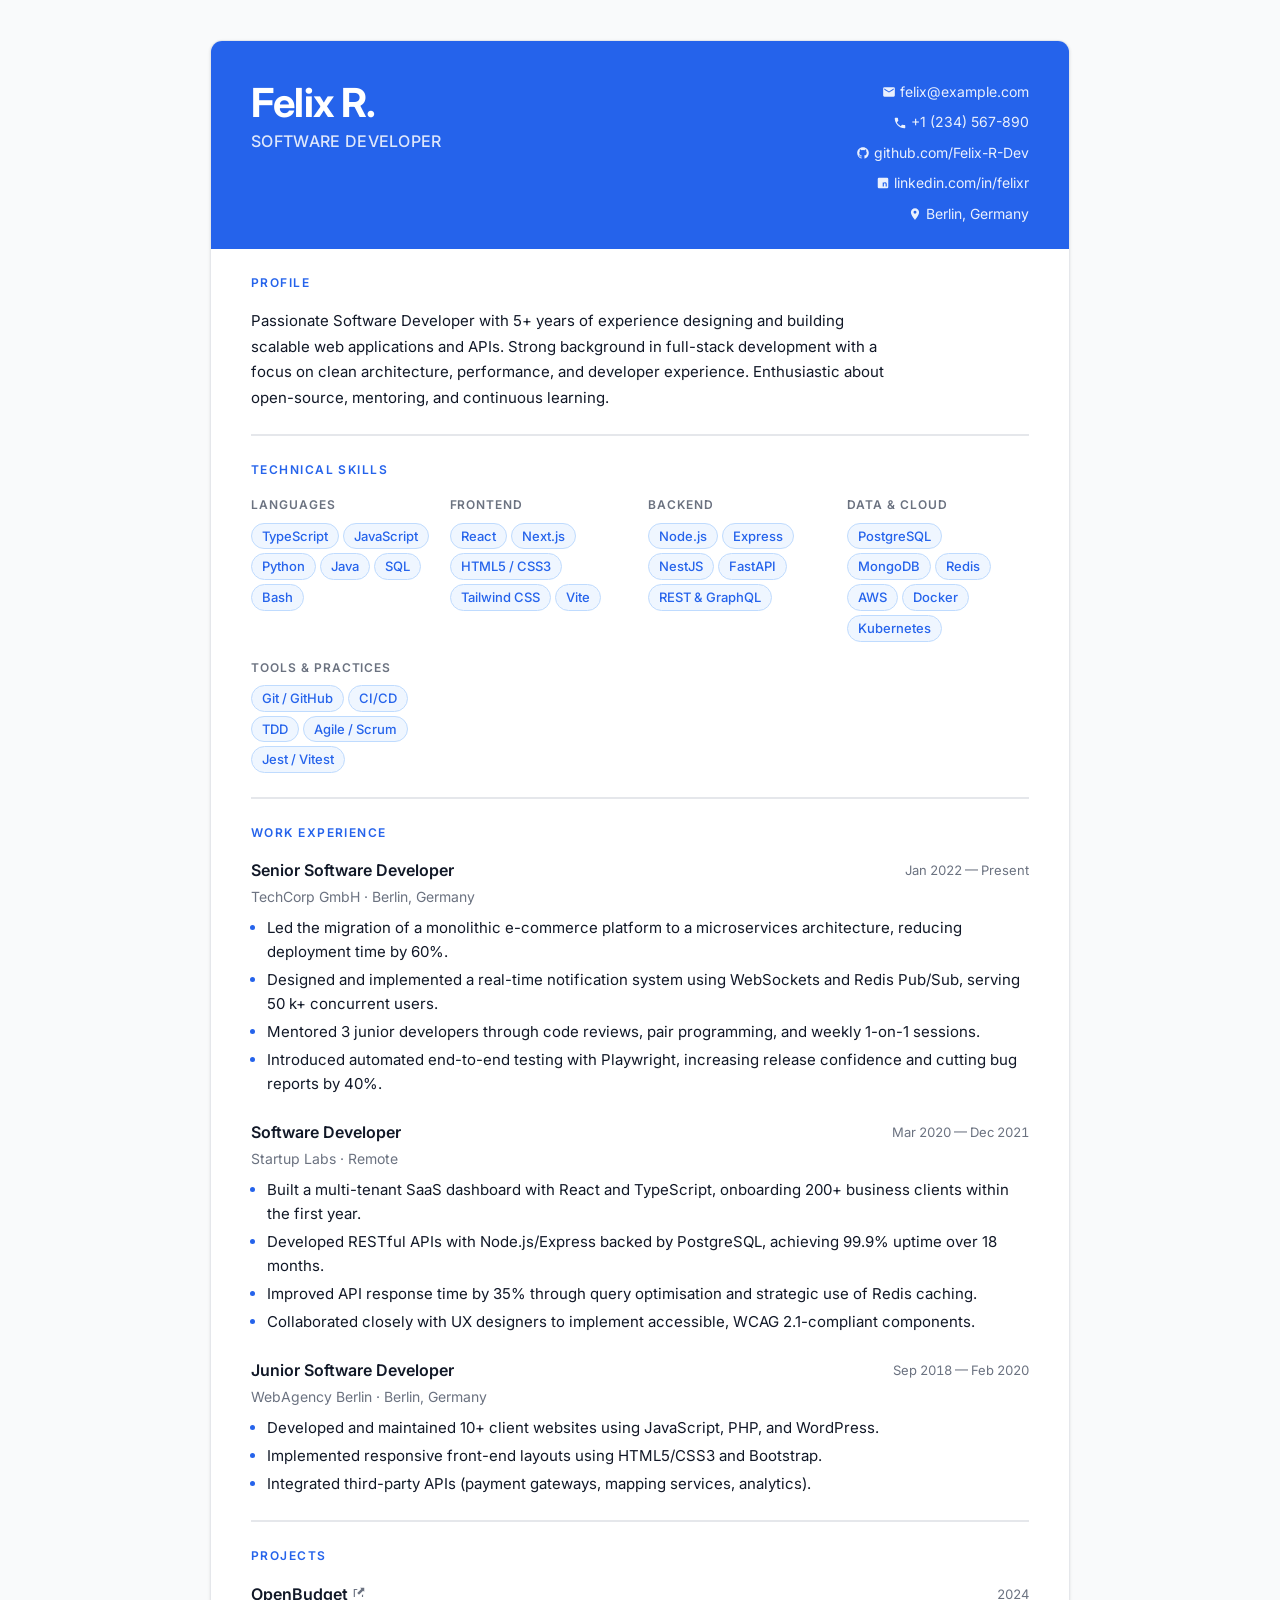
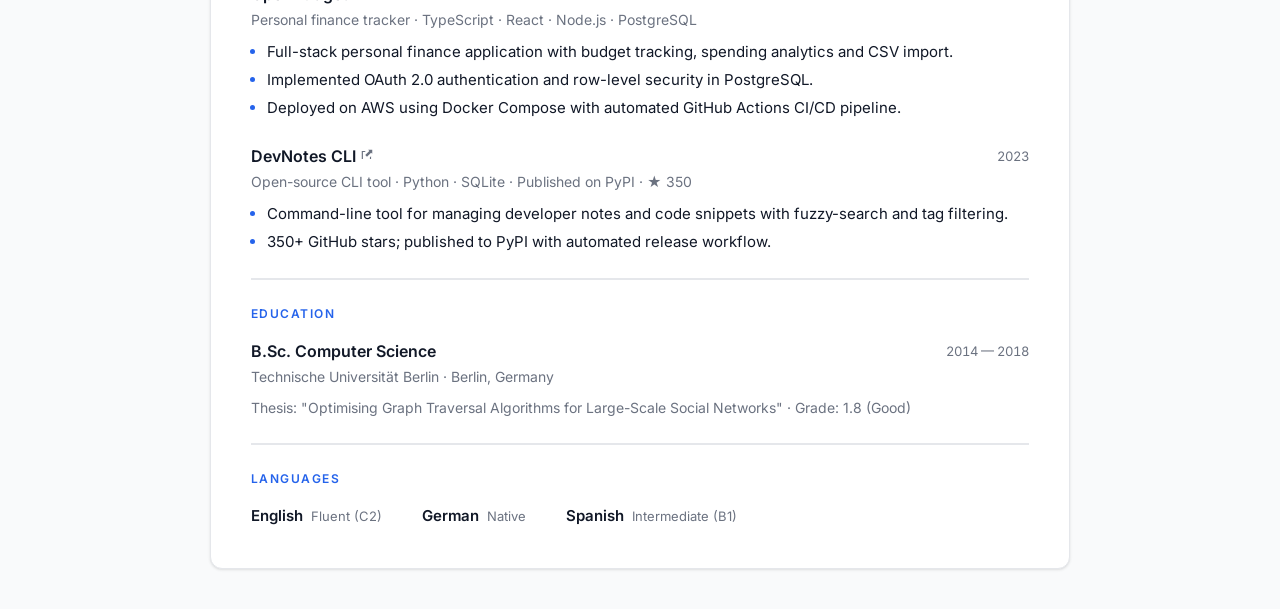
==== index.html @ 6c7e2e5a "Add CV web page (index.html + style.css) and update README Co-authored-by: Felix-R-Dev <212171851+Fe" ====
<!DOCTYPE html>
<html lang="en">
<head>
  <meta charset="UTF-8" />
  <meta name="viewport" content="width=device-width, initial-scale=1.0" />
  <meta name="description" content="Felix R — Software Developer CV" />
  <title>Felix R — Software Developer</title>
  <link rel="stylesheet" href="style.css" />
  <link rel="preconnect" href="https://fonts.googleapis.com" />
  <link rel="preconnect" href="https://fonts.gstatic.com" crossorigin />
  <link
    href="https://fonts.googleapis.com/css2?family=Inter:wght@400;500;600;700&display=swap"
    rel="stylesheet"
  />
</head>
<body>
  <div class="page">

    <!-- ───────────────────────────── HEADER ───────────────────────────── -->
    <header class="header">
      <div class="header__identity">
        <h1 class="header__name">Felix R.</h1>
        <p class="header__title">Software Developer</p>
      </div>

      <address class="header__contact">
        <a href="mailto:felix@example.com" class="contact-link">
          <svg aria-hidden="true" viewBox="0 0 24 24"><path d="M20 4H4a2 2 0 0 0-2 2v12a2 2 0 0 0 2 2h16a2 2 0 0 0 2-2V6a2 2 0 0 0-2-2zm0 4-8 5-8-5V6l8 5 8-5v2z"/></svg>
          felix@example.com
        </a>
        <a href="tel:+1234567890" class="contact-link">
          <svg aria-hidden="true" viewBox="0 0 24 24"><path d="M6.6 10.8c1.4 2.8 3.8 5.1 6.6 6.6l2.2-2.2c.3-.3.7-.4 1-.2 1.1.4 2.3.6 3.6.6.6 0 1 .4 1 1V20c0 .6-.4 1-1 1C10.6 21 3 13.4 3 4c0-.6.4-1 1-1h3.5c.6 0 1 .4 1 1 0 1.3.2 2.5.6 3.6.1.3 0 .7-.2 1L6.6 10.8z"/></svg>
          +1 (234) 567-890
        </a>
        <a href="https://github.com/Felix-R-Dev" target="_blank" rel="noopener" class="contact-link">
          <svg aria-hidden="true" viewBox="0 0 24 24"><path d="M12 2C6.477 2 2 6.484 2 12.021c0 4.428 2.865 8.184 6.839 9.504.5.092.682-.217.682-.482 0-.237-.009-.868-.014-1.703-2.782.605-3.369-1.342-3.369-1.342-.454-1.154-1.11-1.462-1.11-1.462-.908-.62.069-.608.069-.608 1.003.071 1.531 1.031 1.531 1.031.892 1.53 2.341 1.088 2.91.832.092-.647.35-1.088.636-1.338-2.22-.253-4.555-1.113-4.555-4.951 0-1.093.39-1.988 1.029-2.688-.103-.253-.446-1.272.098-2.65 0 0 .84-.27 2.75 1.026A9.564 9.564 0 0 1 12 6.844a9.59 9.59 0 0 1 2.504.337c1.909-1.296 2.747-1.026 2.747-1.026.546 1.378.202 2.397.1 2.65.64.7 1.028 1.595 1.028 2.688 0 3.848-2.339 4.695-4.566 4.943.359.309.678.919.678 1.852 0 1.336-.012 2.415-.012 2.743 0 .267.18.578.688.48C19.138 20.2 22 16.447 22 12.021 22 6.484 17.523 2 12 2z"/></svg>
          github.com/Felix-R-Dev
        </a>
        <a href="https://linkedin.com/in/felixr" target="_blank" rel="noopener" class="contact-link">
          <svg aria-hidden="true" viewBox="0 0 24 24"><path d="M19 3a2 2 0 0 1 2 2v14a2 2 0 0 1-2 2H5a2 2 0 0 1-2-2V5a2 2 0 0 1 2-2h14zm-8.5 7.5v7h-2v-7h2zm1.25-2.25a1.25 1.25 0 1 1 0 2.5 1.25 1.25 0 0 1 0-2.5zM16 10.5c-1.7 0-2.5 1.1-2.5 1.1v-.6h-2v7h2v-4c0-1 .5-1.5 1.5-1.5s1.5.5 1.5 1.5v4h2v-4c0-2.2-1-3.5-2.5-3.5z"/></svg>
          linkedin.com/in/felixr
        </a>
        <span class="contact-link contact-link--plain">
          <svg aria-hidden="true" viewBox="0 0 24 24"><path d="M12 2C8.13 2 5 5.13 5 9c0 5.25 7 13 7 13s7-7.75 7-13c0-3.87-3.13-7-7-7zm0 9.5a2.5 2.5 0 1 1 0-5 2.5 2.5 0 0 1 0 5z"/></svg>
          Berlin, Germany
        </span>
      </address>
    </header>

    <main class="main">

      <!-- ──────────────────────────── SUMMARY ───────────────────────────── -->
      <section class="section" aria-labelledby="summary-heading">
        <h2 class="section__title" id="summary-heading">Profile</h2>
        <p class="summary">
          Passionate Software Developer with 5+ years of experience designing and
          building scalable web applications and APIs. Strong background in
          full-stack development with a focus on clean architecture, performance,
          and developer experience. Enthusiastic about open-source, mentoring, and
          continuous learning.
        </p>
      </section>

      <!-- ─────────────────────────── SKILLS ────────────────────────────── -->
      <section class="section" aria-labelledby="skills-heading">
        <h2 class="section__title" id="skills-heading">Technical Skills</h2>
        <div class="skills-grid">
          <div class="skill-group">
            <h3 class="skill-group__label">Languages</h3>
            <ul class="tag-list">
              <li class="tag">TypeScript</li>
              <li class="tag">JavaScript</li>
              <li class="tag">Python</li>
              <li class="tag">Java</li>
              <li class="tag">SQL</li>
              <li class="tag">Bash</li>
            </ul>
          </div>
          <div class="skill-group">
            <h3 class="skill-group__label">Frontend</h3>
            <ul class="tag-list">
              <li class="tag">React</li>
              <li class="tag">Next.js</li>
              <li class="tag">HTML5 / CSS3</li>
              <li class="tag">Tailwind CSS</li>
              <li class="tag">Vite</li>
            </ul>
          </div>
          <div class="skill-group">
            <h3 class="skill-group__label">Backend</h3>
            <ul class="tag-list">
              <li class="tag">Node.js</li>
              <li class="tag">Express</li>
              <li class="tag">NestJS</li>
              <li class="tag">FastAPI</li>
              <li class="tag">REST &amp; GraphQL</li>
            </ul>
          </div>
          <div class="skill-group">
            <h3 class="skill-group__label">Data &amp; Cloud</h3>
            <ul class="tag-list">
              <li class="tag">PostgreSQL</li>
              <li class="tag">MongoDB</li>
              <li class="tag">Redis</li>
              <li class="tag">AWS</li>
              <li class="tag">Docker</li>
              <li class="tag">Kubernetes</li>
            </ul>
          </div>
          <div class="skill-group">
            <h3 class="skill-group__label">Tools &amp; Practices</h3>
            <ul class="tag-list">
              <li class="tag">Git / GitHub</li>
              <li class="tag">CI/CD</li>
              <li class="tag">TDD</li>
              <li class="tag">Agile / Scrum</li>
              <li class="tag">Jest / Vitest</li>
            </ul>
          </div>
        </div>
      </section>

      <!-- ─────────────────────────── EXPERIENCE ────────────────────────── -->
      <section class="section" aria-labelledby="experience-heading">
        <h2 class="section__title" id="experience-heading">Work Experience</h2>

        <article class="entry">
          <div class="entry__header">
            <div>
              <h3 class="entry__title">Senior Software Developer</h3>
              <p class="entry__sub">TechCorp GmbH · Berlin, Germany</p>
            </div>
            <time class="entry__period">Jan 2022 — Present</time>
          </div>
          <ul class="entry__bullets">
            <li>Led the migration of a monolithic e-commerce platform to a microservices architecture, reducing deployment time by 60%.</li>
            <li>Designed and implemented a real-time notification system using WebSockets and Redis Pub/Sub, serving 50 k+ concurrent users.</li>
            <li>Mentored 3 junior developers through code reviews, pair programming, and weekly 1-on-1 sessions.</li>
            <li>Introduced automated end-to-end testing with Playwright, increasing release confidence and cutting bug reports by 40%.</li>
          </ul>
        </article>

        <article class="entry">
          <div class="entry__header">
            <div>
              <h3 class="entry__title">Software Developer</h3>
              <p class="entry__sub">Startup Labs · Remote</p>
            </div>
            <time class="entry__period">Mar 2020 — Dec 2021</time>
          </div>
          <ul class="entry__bullets">
            <li>Built a multi-tenant SaaS dashboard with React and TypeScript, onboarding 200+ business clients within the first year.</li>
            <li>Developed RESTful APIs with Node.js/Express backed by PostgreSQL, achieving 99.9% uptime over 18 months.</li>
            <li>Improved API response time by 35% through query optimisation and strategic use of Redis caching.</li>
            <li>Collaborated closely with UX designers to implement accessible, WCAG 2.1-compliant components.</li>
          </ul>
        </article>

        <article class="entry">
          <div class="entry__header">
            <div>
              <h3 class="entry__title">Junior Software Developer</h3>
              <p class="entry__sub">WebAgency Berlin · Berlin, Germany</p>
            </div>
            <time class="entry__period">Sep 2018 — Feb 2020</time>
          </div>
          <ul class="entry__bullets">
            <li>Developed and maintained 10+ client websites using JavaScript, PHP, and WordPress.</li>
            <li>Implemented responsive front-end layouts using HTML5/CSS3 and Bootstrap.</li>
            <li>Integrated third-party APIs (payment gateways, mapping services, analytics).</li>
          </ul>
        </article>
      </section>

      <!-- ─────────────────────────── PROJECTS ─────────────────────────── -->
      <section class="section" aria-labelledby="projects-heading">
        <h2 class="section__title" id="projects-heading">Projects</h2>

        <article class="entry">
          <div class="entry__header">
            <div>
              <h3 class="entry__title">
                OpenBudget
                <a href="https://github.com/Felix-R-Dev/openbudget" target="_blank" rel="noopener" class="entry__link" aria-label="OpenBudget on GitHub">
                  <svg aria-hidden="true" viewBox="0 0 24 24"><path d="M14 3h7v7l-2-2-7 7-3-3 7-7-2-2zM5 5h5l-2 2H5v12h12v-3l2-2v5H3V5h2z"/></svg>
                </a>
              </h3>
              <p class="entry__sub">Personal finance tracker · TypeScript · React · Node.js · PostgreSQL</p>
            </div>
            <time class="entry__period">2024</time>
          </div>
          <ul class="entry__bullets">
            <li>Full-stack personal finance application with budget tracking, spending analytics and CSV import.</li>
            <li>Implemented OAuth 2.0 authentication and row-level security in PostgreSQL.</li>
            <li>Deployed on AWS using Docker Compose with automated GitHub Actions CI/CD pipeline.</li>
          </ul>
        </article>

        <article class="entry">
          <div class="entry__header">
            <div>
              <h3 class="entry__title">
                DevNotes CLI
                <a href="https://github.com/Felix-R-Dev/devnotes" target="_blank" rel="noopener" class="entry__link" aria-label="DevNotes CLI on GitHub">
                  <svg aria-hidden="true" viewBox="0 0 24 24"><path d="M14 3h7v7l-2-2-7 7-3-3 7-7-2-2zM5 5h5l-2 2H5v12h12v-3l2-2v5H3V5h2z"/></svg>
                </a>
              </h3>
              <p class="entry__sub">Open-source CLI tool · Python · SQLite · Published on PyPI · ★ 350</p>
            </div>
            <time class="entry__period">2023</time>
          </div>
          <ul class="entry__bullets">
            <li>Command-line tool for managing developer notes and code snippets with fuzzy-search and tag filtering.</li>
            <li>350+ GitHub stars; published to PyPI with automated release workflow.</li>
          </ul>
        </article>
      </section>

      <!-- ─────────────────────────── EDUCATION ────────────────────────── -->
      <section class="section" aria-labelledby="education-heading">
        <h2 class="section__title" id="education-heading">Education</h2>

        <article class="entry">
          <div class="entry__header">
            <div>
              <h3 class="entry__title">B.Sc. Computer Science</h3>
              <p class="entry__sub">Technische Universität Berlin · Berlin, Germany</p>
            </div>
            <time class="entry__period">2014 — 2018</time>
          </div>
          <p class="entry__note">Thesis: "Optimising Graph Traversal Algorithms for Large-Scale Social Networks" · Grade: 1.8 (Good)</p>
        </article>
      </section>

      <!-- ─────────────────────────── LANGUAGES ────────────────────────── -->
      <section class="section" aria-labelledby="languages-heading">
        <h2 class="section__title" id="languages-heading">Languages</h2>
        <ul class="lang-list">
          <li class="lang-item"><span class="lang-item__name">English</span><span class="lang-item__level">Fluent (C2)</span></li>
          <li class="lang-item"><span class="lang-item__name">German</span><span class="lang-item__level">Native</span></li>
          <li class="lang-item"><span class="lang-item__name">Spanish</span><span class="lang-item__level">Intermediate (B1)</span></li>
        </ul>
      </section>

    </main>
  </div>
</body>
</html>
---- style.css ----
/* ============================================================
   felix-cv · style.css
   Modern, responsive CV — 2026 best practices
   ============================================================ */

/* ── 1. Design tokens ──────────────────────────────────────── */
:root {
  --color-accent:       #2563eb;   /* blue-600 */
  --color-accent-soft:  #eff6ff;   /* blue-50  */
  --color-text:         #111827;   /* gray-900 */
  --color-text-muted:   #6b7280;   /* gray-500 */
  --color-border:       #e5e7eb;   /* gray-200 */
  --color-bg:           #f9fafb;   /* gray-50  */
  --color-surface:      #ffffff;

  --font-sans: 'Inter', system-ui, -apple-system, BlinkMacSystemFont,
               'Segoe UI', Helvetica, Arial, sans-serif;

  --radius-sm:  4px;
  --radius-md:  8px;
  --radius-lg: 12px;

  --shadow-card: 0 1px 3px 0 rgb(0 0 0 / .1),
                 0 1px 2px -1px rgb(0 0 0 / .06);

  --space-xs:  4px;
  --space-sm:  8px;
  --space-md: 16px;
  --space-lg: 24px;
  --space-xl: 40px;

  --page-max-width: 860px;
}

/* ── 2. Reset / Base ───────────────────────────────────────── */
*, *::before, *::after { box-sizing: border-box; margin: 0; padding: 0; }

html { font-size: 16px; scroll-behavior: smooth; }

body {
  font-family: var(--font-sans);
  background: var(--color-bg);
  color: var(--color-text);
  line-height: 1.6;
  -webkit-font-smoothing: antialiased;
  -moz-osx-font-smoothing: grayscale;
}

a {
  color: var(--color-accent);
  text-decoration: none;
}
a:hover, a:focus-visible { text-decoration: underline; }
a:focus-visible {
  outline: 2px solid var(--color-accent);
  outline-offset: 2px;
  border-radius: var(--radius-sm);
}

ul { list-style: none; }

address { font-style: normal; }

svg {
  width: 1em;
  height: 1em;
  fill: currentColor;
  flex-shrink: 0;
}

/* ── 3. Page layout ───────────────────────────────────────── */
.page {
  max-width: var(--page-max-width);
  margin: var(--space-xl) auto;
  background: var(--color-surface);
  border: 1px solid var(--color-border);
  border-radius: var(--radius-lg);
  box-shadow: var(--shadow-card);
  overflow: hidden;
}

/* ── 4. Header ────────────────────────────────────────────── */
.header {
  display: flex;
  flex-wrap: wrap;
  align-items: flex-start;
  justify-content: space-between;
  gap: var(--space-lg);
  padding: var(--space-xl) var(--space-xl) var(--space-lg);
  background: var(--color-accent);
  color: #fff;
}

.header__name {
  font-size: clamp(1.75rem, 4vw, 2.5rem);
  font-weight: 700;
  letter-spacing: -0.02em;
  line-height: 1.1;
}

.header__title {
  margin-top: var(--space-xs);
  font-size: 1rem;
  font-weight: 500;
  opacity: .85;
  letter-spacing: .02em;
  text-transform: uppercase;
}

/* Contact links */
.header__contact {
  display: flex;
  flex-direction: column;
  gap: var(--space-sm);
  align-items: flex-end;
}

.contact-link {
  display: inline-flex;
  align-items: center;
  gap: var(--space-xs);
  color: rgba(255 255 255 / .9);
  font-size: .875rem;
  transition: color .15s;
}
.contact-link:hover { color: #fff; text-decoration: none; }
.contact-link--plain { cursor: default; }

/* ── 5. Main content ──────────────────────────────────────── */
.main {
  padding: var(--space-lg) var(--space-xl) var(--space-xl);
  display: flex;
  flex-direction: column;
  gap: var(--space-lg);
}

/* ── 6. Sections ──────────────────────────────────────────── */
.section {
  border-top: 2px solid var(--color-border);
  padding-top: var(--space-lg);
}
.section:first-child { border-top: none; padding-top: 0; }

.section__title {
  font-size: .75rem;
  font-weight: 600;
  letter-spacing: .12em;
  text-transform: uppercase;
  color: var(--color-accent);
  margin-bottom: var(--space-md);
}

/* ── 7. Summary ───────────────────────────────────────────── */
.summary {
  font-size: .9375rem;
  color: var(--color-text);
  max-width: 72ch;
  line-height: 1.7;
}

/* ── 8. Skills grid ───────────────────────────────────────── */
.skills-grid {
  display: grid;
  grid-template-columns: repeat(auto-fill, minmax(180px, 1fr));
  gap: var(--space-md);
}

.skill-group__label {
  font-size: .75rem;
  font-weight: 600;
  color: var(--color-text-muted);
  text-transform: uppercase;
  letter-spacing: .08em;
  margin-bottom: var(--space-sm);
}

.tag-list {
  display: flex;
  flex-wrap: wrap;
  gap: var(--space-xs);
}

.tag {
  display: inline-block;
  padding: 2px 10px;
  border-radius: 9999px;
  background: var(--color-accent-soft);
  color: var(--color-accent);
  font-size: .8125rem;
  font-weight: 500;
  border: 1px solid #bfdbfe;
  white-space: nowrap;
}

/* ── 9. Entries (experience / projects / education) ───────── */
.entry {
  margin-bottom: var(--space-lg);
}
.entry:last-child { margin-bottom: 0; }

.entry__header {
  display: flex;
  flex-wrap: wrap;
  justify-content: space-between;
  align-items: flex-start;
  gap: var(--space-sm);
  margin-bottom: var(--space-sm);
}

.entry__title {
  font-size: 1rem;
  font-weight: 600;
  color: var(--color-text);
  display: inline-flex;
  align-items: center;
  gap: var(--space-xs);
}

.entry__link {
  color: var(--color-text-muted);
  font-size: .875rem;
  line-height: 1;
  transition: color .15s;
}
.entry__link:hover { color: var(--color-accent); }

.entry__sub {
  font-size: .875rem;
  color: var(--color-text-muted);
  margin-top: 2px;
}

.entry__period {
  font-size: .8125rem;
  color: var(--color-text-muted);
  white-space: nowrap;
  padding-top: 2px;
  font-variant-numeric: tabular-nums;
}

.entry__bullets {
  padding-left: var(--space-md);
  list-style: disc;
  display: flex;
  flex-direction: column;
  gap: var(--space-xs);
}
.entry__bullets li {
  font-size: .9375rem;
  color: var(--color-text);
  line-height: 1.6;
}
.entry__bullets li::marker { color: var(--color-accent); }

.entry__note {
  font-size: .875rem;
  color: var(--color-text-muted);
  margin-top: var(--space-xs);
}

/* ── 10. Languages ────────────────────────────────────────── */
.lang-list {
  display: flex;
  flex-wrap: wrap;
  gap: var(--space-sm) var(--space-xl);
}

.lang-item {
  display: flex;
  align-items: baseline;
  gap: var(--space-sm);
}

.lang-item__name {
  font-size: .9375rem;
  font-weight: 600;
}

.lang-item__level {
  font-size: .8125rem;
  color: var(--color-text-muted);
}

/* ── 11. Responsive ───────────────────────────────────────── */
@media (max-width: 600px) {
  .page {
    margin: 0;
    border-radius: 0;
    border-left: none;
    border-right: none;
  }

  .header {
    padding: var(--space-lg) var(--space-md);
    flex-direction: column;
  }

  .header__contact {
    align-items: flex-start;
  }

  .main {
    padding: var(--space-md);
  }

  .skills-grid {
    grid-template-columns: 1fr 1fr;
  }
}

/* ── 12. Print stylesheet ─────────────────────────────────── */
@media print {
  :root {
    --color-accent: #1d4ed8;
    --color-bg: #fff;
  }

  body { background: #fff; font-size: 11pt; }

  .page {
    margin: 0;
    border: none;
    border-radius: 0;
    box-shadow: none;
    max-width: 100%;
  }

  .header {
    background: var(--color-accent) !important;
    -webkit-print-color-adjust: exact;
    print-color-adjust: exact;
    padding: 20pt 24pt 16pt;
  }

  .main { padding: 16pt 24pt 24pt; }

  .section { page-break-inside: avoid; }
  .entry   { page-break-inside: avoid; }

  a { color: inherit; text-decoration: none; }

  .contact-link::after {
    content: none;
  }
}
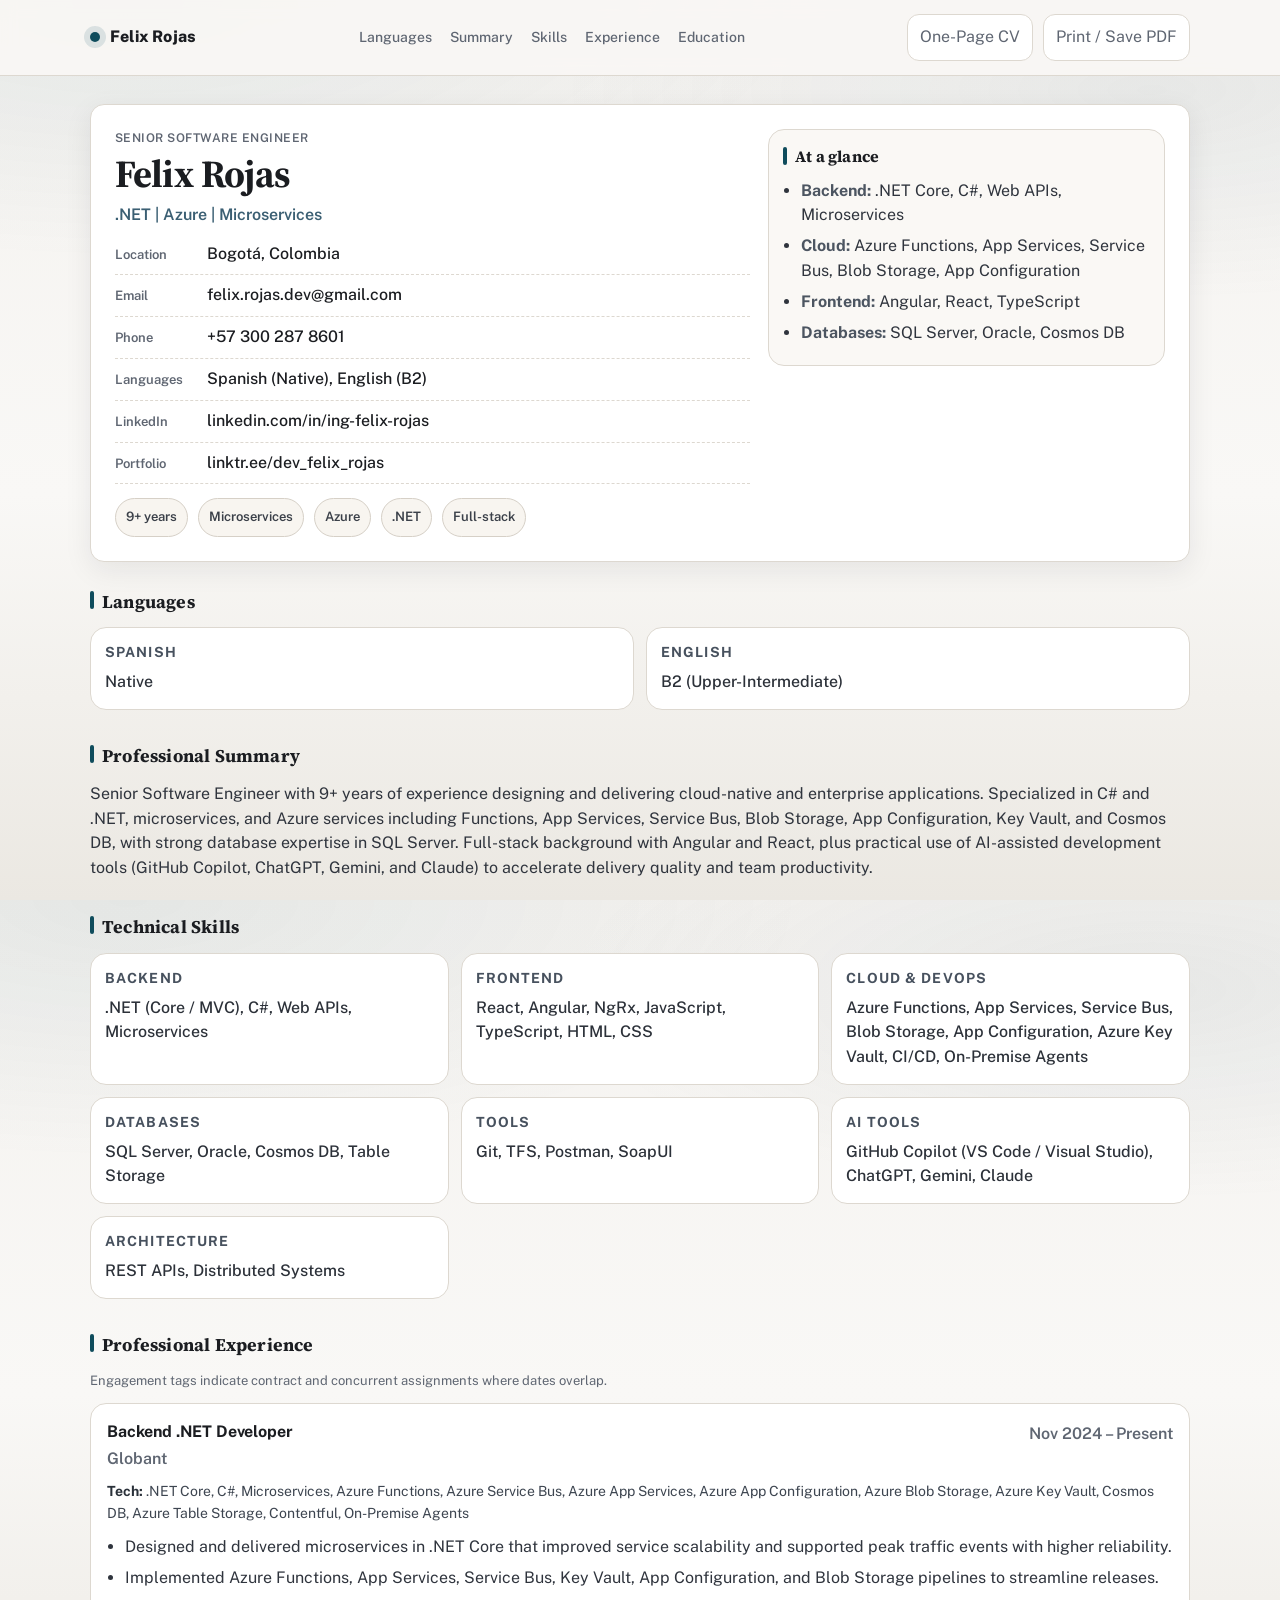
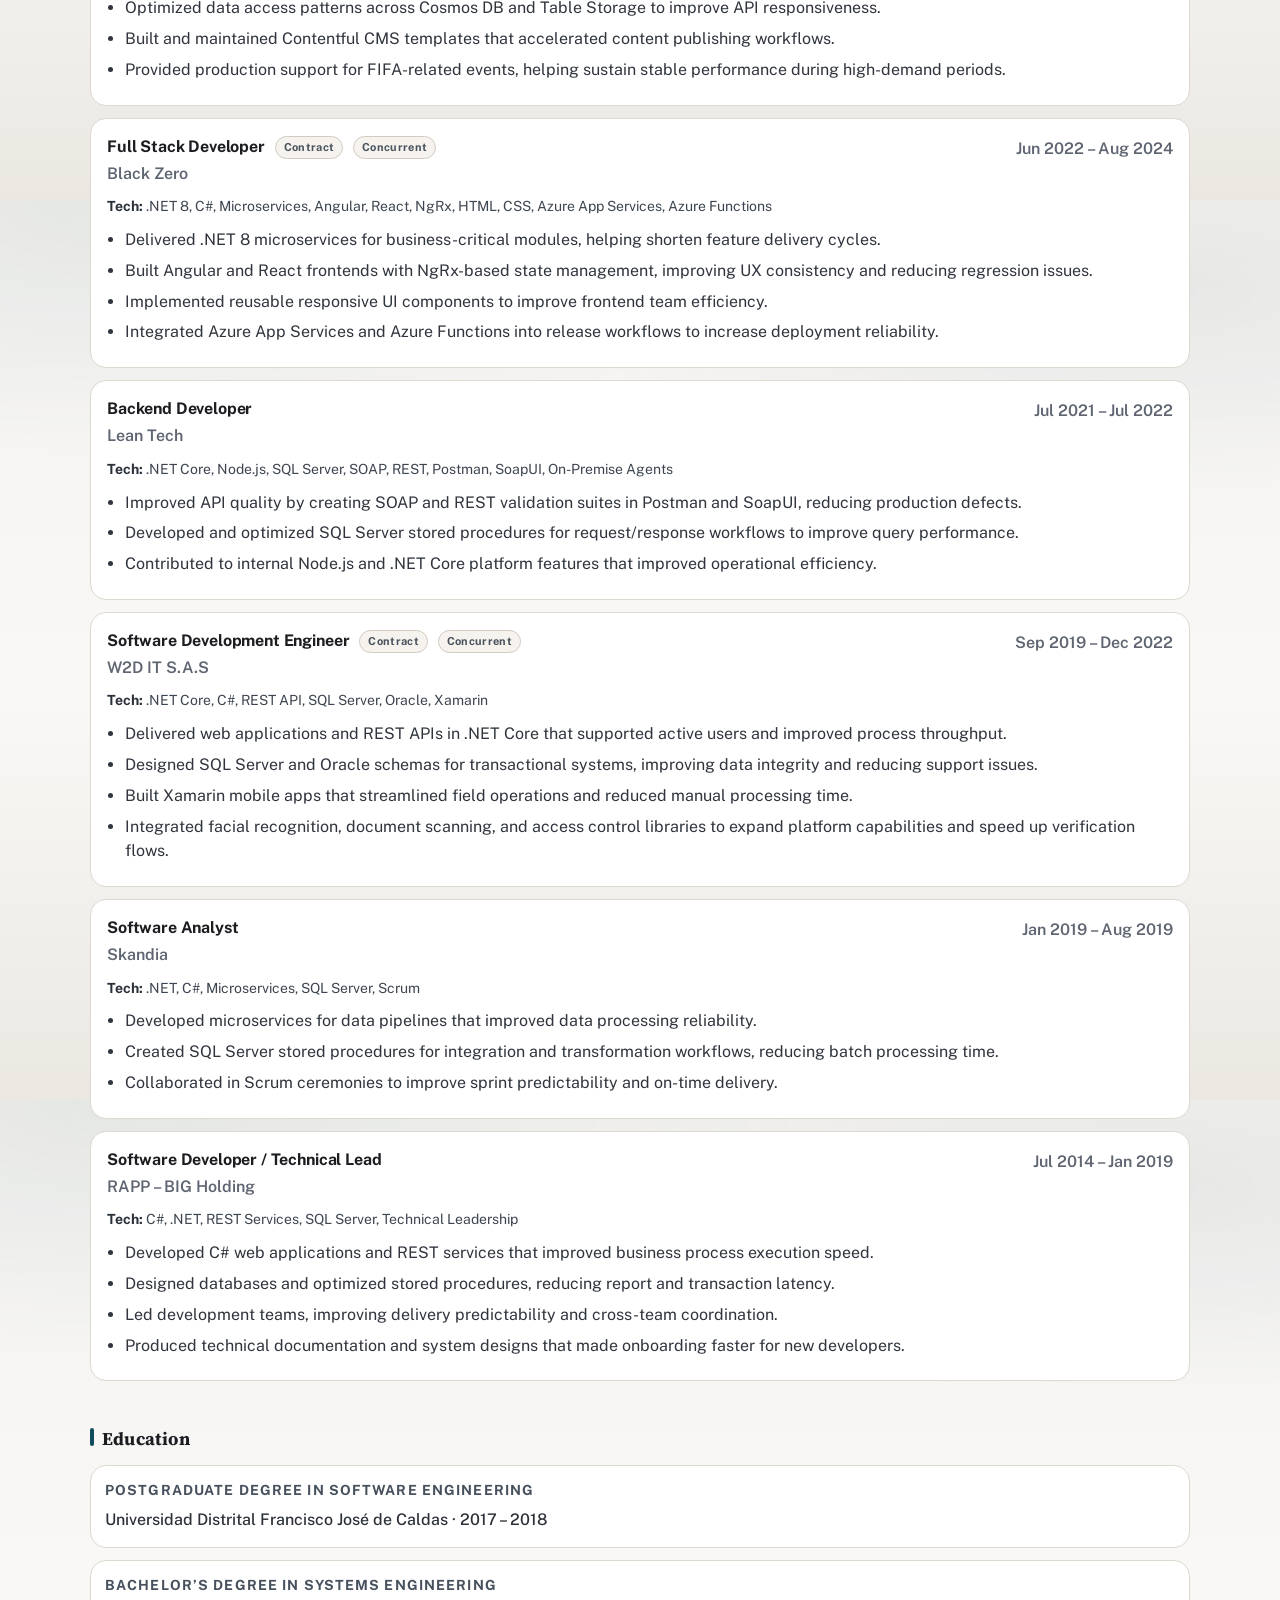
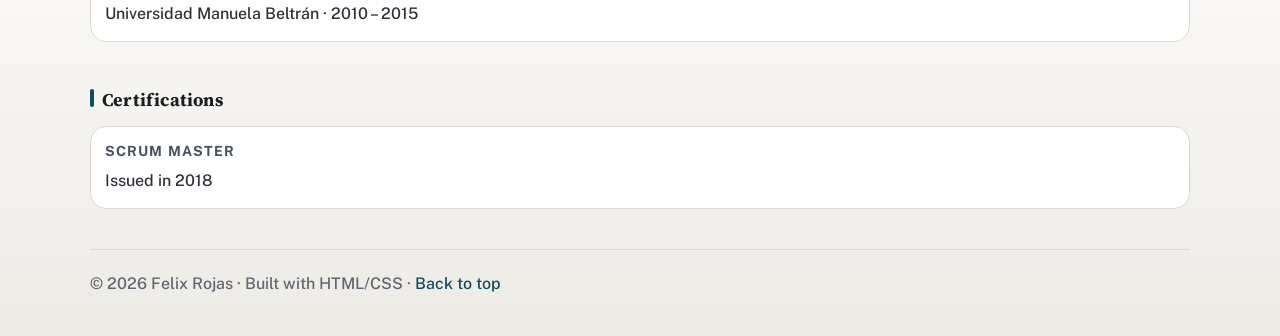
==== commit 8e0a602a: "fixes" ====
--- a/index.html
+++ b/index.html
@@ -1,248 +1,283 @@
-<!DOCTYPE html>
+<!doctype html>
 <html lang="en">
 <head>
-  <meta charset="UTF-8" />
-  <meta name="viewport" content="width=device-width, initial-scale=1.0" />
-  <meta name="description" content="Felix R — Software Developer CV" />
-  <title>Felix R — Software Developer</title>
+  <meta charset="utf-8" />
+  <meta name="viewport" content="width=device-width,initial-scale=1" />
+  <meta name="description" content="Felix Rojas — Senior Software Engineer (.NET | Azure | Microservices)" />
+  <title>Felix Rojas — CV</title>
+
+  <link rel="preconnect" href="https://fonts.googleapis.com">
+  <link rel="preconnect" href="https://fonts.gstatic.com" crossorigin>
+  <link href="https://fonts.googleapis.com/css2?family=Public+Sans:wght@400;500;600;700;800&family=Source+Serif+4:wght@500;600;700&display=swap" rel="stylesheet">
+
   <link rel="stylesheet" href="style.css" />
-  <link rel="preconnect" href="https://fonts.googleapis.com" />
-  <link rel="preconnect" href="https://fonts.gstatic.com" crossorigin />
-  <link
-    href="https://fonts.googleapis.com/css2?family=Inter:wght@400;500;600;700&display=swap"
-    rel="stylesheet"
-  />
 </head>
+
 <body>
-  <div class="page">
-
-    <!-- ───────────────────────────── HEADER ───────────────────────────── -->
-    <header class="header">
-      <div class="header__identity">
-        <h1 class="header__name">Felix R.</h1>
-        <p class="header__title">Software Developer</p>
-      </div>
-
-      <address class="header__contact">
-        <a href="mailto:felix@example.com" class="contact-link">
-          <svg aria-hidden="true" viewBox="0 0 24 24"><path d="M20 4H4a2 2 0 0 0-2 2v12a2 2 0 0 0 2 2h16a2 2 0 0 0 2-2V6a2 2 0 0 0-2-2zm0 4-8 5-8-5V6l8 5 8-5v2z"/></svg>
-          felix@example.com
-        </a>
-        <a href="tel:+1234567890" class="contact-link">
-          <svg aria-hidden="true" viewBox="0 0 24 24"><path d="M6.6 10.8c1.4 2.8 3.8 5.1 6.6 6.6l2.2-2.2c.3-.3.7-.4 1-.2 1.1.4 2.3.6 3.6.6.6 0 1 .4 1 1V20c0 .6-.4 1-1 1C10.6 21 3 13.4 3 4c0-.6.4-1 1-1h3.5c.6 0 1 .4 1 1 0 1.3.2 2.5.6 3.6.1.3 0 .7-.2 1L6.6 10.8z"/></svg>
-          +1 (234) 567-890
-        </a>
-        <a href="https://github.com/Felix-R-Dev" target="_blank" rel="noopener" class="contact-link">
-          <svg aria-hidden="true" viewBox="0 0 24 24"><path d="M12 2C6.477 2 2 6.484 2 12.021c0 4.428 2.865 8.184 6.839 9.504.5.092.682-.217.682-.482 0-.237-.009-.868-.014-1.703-2.782.605-3.369-1.342-3.369-1.342-.454-1.154-1.11-1.462-1.11-1.462-.908-.62.069-.608.069-.608 1.003.071 1.531 1.031 1.531 1.031.892 1.53 2.341 1.088 2.91.832.092-.647.35-1.088.636-1.338-2.22-.253-4.555-1.113-4.555-4.951 0-1.093.39-1.988 1.029-2.688-.103-.253-.446-1.272.098-2.65 0 0 .84-.27 2.75 1.026A9.564 9.564 0 0 1 12 6.844a9.59 9.59 0 0 1 2.504.337c1.909-1.296 2.747-1.026 2.747-1.026.546 1.378.202 2.397.1 2.65.64.7 1.028 1.595 1.028 2.688 0 3.848-2.339 4.695-4.566 4.943.359.309.678.919.678 1.852 0 1.336-.012 2.415-.012 2.743 0 .267.18.578.688.48C19.138 20.2 22 16.447 22 12.021 22 6.484 17.523 2 12 2z"/></svg>
-          github.com/Felix-R-Dev
-        </a>
-        <a href="https://linkedin.com/in/felixr" target="_blank" rel="noopener" class="contact-link">
-          <svg aria-hidden="true" viewBox="0 0 24 24"><path d="M19 3a2 2 0 0 1 2 2v14a2 2 0 0 1-2 2H5a2 2 0 0 1-2-2V5a2 2 0 0 1 2-2h14zm-8.5 7.5v7h-2v-7h2zm1.25-2.25a1.25 1.25 0 1 1 0 2.5 1.25 1.25 0 0 1 0-2.5zM16 10.5c-1.7 0-2.5 1.1-2.5 1.1v-.6h-2v7h2v-4c0-1 .5-1.5 1.5-1.5s1.5.5 1.5 1.5v4h2v-4c0-2.2-1-3.5-2.5-3.5z"/></svg>
-          linkedin.com/in/felixr
-        </a>
-        <span class="contact-link contact-link--plain">
-          <svg aria-hidden="true" viewBox="0 0 24 24"><path d="M12 2C8.13 2 5 5.13 5 9c0 5.25 7 13 7 13s7-7.75 7-13c0-3.87-3.13-7-7-7zm0 9.5a2.5 2.5 0 1 1 0-5 2.5 2.5 0 0 1 0 5z"/></svg>
-          Berlin, Germany
-        </span>
-      </address>
-    </header>
-
-    <main class="main">
-
-      <!-- ──────────────────────────── SUMMARY ───────────────────────────── -->
-      <section class="section" aria-labelledby="summary-heading">
-        <h2 class="section__title" id="summary-heading">Profile</h2>
-        <p class="summary">
-          Passionate Software Developer with 5+ years of experience designing and
-          building scalable web applications and APIs. Strong background in
-          full-stack development with a focus on clean architecture, performance,
-          and developer experience. Enthusiastic about open-source, mentoring, and
-          continuous learning.
-        </p>
-      </section>
-
-      <!-- ─────────────────────────── SKILLS ────────────────────────────── -->
-      <section class="section" aria-labelledby="skills-heading">
-        <h2 class="section__title" id="skills-heading">Technical Skills</h2>
-        <div class="skills-grid">
-          <div class="skill-group">
-            <h3 class="skill-group__label">Languages</h3>
-            <ul class="tag-list">
-              <li class="tag">TypeScript</li>
-              <li class="tag">JavaScript</li>
-              <li class="tag">Python</li>
-              <li class="tag">Java</li>
-              <li class="tag">SQL</li>
-              <li class="tag">Bash</li>
+  <a class="skip-link" href="#content">Skip to content</a>
+
+  <header class="topbar">
+    <div class="container topbar__inner">
+      <div class="topbar__brand">
+        <span class="topbar__dot" aria-hidden="true"></span>
+        <span class="topbar__name">Felix Rojas</span>
+      </div>
+
+      <nav class="topbar__nav" aria-label="Primary">
+        <a href="#languages">Languages</a>
+        <a href="#summary">Summary</a>
+        <a href="#skills">Skills</a>
+        <a href="#experience">Experience</a>
+        <a href="#education">Education</a>
+      </nav>
+
+      <div class="topbar__actions">
+        <a class="btn btn--ghost" href="index-one-page.html">One-Page CV</a>
+        <button class="btn btn--ghost" type="button" onclick="window.print()">Print / Save PDF</button>
+      </div>
+    </div>
+  </header>
+
+  <main id="content" class="container">
+    <section class="hero" aria-label="Header">
+      <div class="hero__card">
+        <div class="hero__left">
+          <p class="hero__eyebrow">Senior Software Engineer</p>
+          <h1 class="hero__title">Felix Rojas</h1>
+          <p class="hero__subtitle">.NET | Azure | Microservices</p>
+
+          <ul class="meta" aria-label="Contact details">
+            <li><span class="meta__label">Location</span><span class="meta__value">Bogotá, Colombia</span></li>
+            <li><span class="meta__label">Email</span><a class="meta__value" href="mailto:felix.rojas.dev@gmail.com">felix.rojas.dev@gmail.com</a></li>
+            <li><span class="meta__label">Phone</span><a class="meta__value" href="tel:+573002878601">+57 300 287 8601</a></li>
+            <li><span class="meta__label">Languages</span><span class="meta__value">Spanish (Native), English (B2)</span></li>
+            <li><span class="meta__label">LinkedIn</span><a class="meta__value" href="https://www.linkedin.com/in/ing-felix-rojas" target="_blank" rel="noreferrer">linkedin.com/in/ing-felix-rojas</a></li>
+            <li><span class="meta__label">Portfolio</span><a class="meta__value" href="https://linktr.ee/dev_felix_rojas" target="_blank" rel="noreferrer">linktr.ee/dev_felix_rojas</a></li>
+          </ul>
+
+          <div class="chips" aria-label="Highlights">
+            <span class="chip">9+ years</span>
+            <span class="chip">Microservices</span>
+            <span class="chip">Azure</span>
+            <span class="chip">.NET</span>
+            <span class="chip">Full-stack</span>
+          </div>
+        </div>
+
+        <div class="hero__right">
+          <aside class="quick" aria-label="At a glance">
+            <h2 class="section__title section__title--small">At a glance</h2>
+            <ul class="quick__list">
+              <li><strong>Backend:</strong> .NET Core, C#, Web APIs, Microservices</li>
+              <li><strong>Cloud:</strong> Azure Functions, App Services, Service Bus, Blob Storage, App Configuration</li>
+              <li><strong>Frontend:</strong> Angular, React, TypeScript</li>
+              <li><strong>Databases:</strong> SQL Server, Oracle, Cosmos DB</li>
             </ul>
-          </div>
-          <div class="skill-group">
-            <h3 class="skill-group__label">Frontend</h3>
-            <ul class="tag-list">
-              <li class="tag">React</li>
-              <li class="tag">Next.js</li>
-              <li class="tag">HTML5 / CSS3</li>
-              <li class="tag">Tailwind CSS</li>
-              <li class="tag">Vite</li>
-            </ul>
-          </div>
-          <div class="skill-group">
-            <h3 class="skill-group__label">Backend</h3>
-            <ul class="tag-list">
-              <li class="tag">Node.js</li>
-              <li class="tag">Express</li>
-              <li class="tag">NestJS</li>
-              <li class="tag">FastAPI</li>
-              <li class="tag">REST &amp; GraphQL</li>
-            </ul>
-          </div>
-          <div class="skill-group">
-            <h3 class="skill-group__label">Data &amp; Cloud</h3>
-            <ul class="tag-list">
-              <li class="tag">PostgreSQL</li>
-              <li class="tag">MongoDB</li>
-              <li class="tag">Redis</li>
-              <li class="tag">AWS</li>
-              <li class="tag">Docker</li>
-              <li class="tag">Kubernetes</li>
-            </ul>
-          </div>
-          <div class="skill-group">
-            <h3 class="skill-group__label">Tools &amp; Practices</h3>
-            <ul class="tag-list">
-              <li class="tag">Git / GitHub</li>
-              <li class="tag">CI/CD</li>
-              <li class="tag">TDD</li>
-              <li class="tag">Agile / Scrum</li>
-              <li class="tag">Jest / Vitest</li>
-            </ul>
-          </div>
-        </div>
-      </section>
-
-      <!-- ─────────────────────────── EXPERIENCE ────────────────────────── -->
-      <section class="section" aria-labelledby="experience-heading">
-        <h2 class="section__title" id="experience-heading">Work Experience</h2>
-
-        <article class="entry">
-          <div class="entry__header">
-            <div>
-              <h3 class="entry__title">Senior Software Developer</h3>
-              <p class="entry__sub">TechCorp GmbH · Berlin, Germany</p>
-            </div>
-            <time class="entry__period">Jan 2022 — Present</time>
-          </div>
-          <ul class="entry__bullets">
-            <li>Led the migration of a monolithic e-commerce platform to a microservices architecture, reducing deployment time by 60%.</li>
-            <li>Designed and implemented a real-time notification system using WebSockets and Redis Pub/Sub, serving 50 k+ concurrent users.</li>
-            <li>Mentored 3 junior developers through code reviews, pair programming, and weekly 1-on-1 sessions.</li>
-            <li>Introduced automated end-to-end testing with Playwright, increasing release confidence and cutting bug reports by 40%.</li>
-          </ul>
-        </article>
-
-        <article class="entry">
-          <div class="entry__header">
-            <div>
-              <h3 class="entry__title">Software Developer</h3>
-              <p class="entry__sub">Startup Labs · Remote</p>
-            </div>
-            <time class="entry__period">Mar 2020 — Dec 2021</time>
-          </div>
-          <ul class="entry__bullets">
-            <li>Built a multi-tenant SaaS dashboard with React and TypeScript, onboarding 200+ business clients within the first year.</li>
-            <li>Developed RESTful APIs with Node.js/Express backed by PostgreSQL, achieving 99.9% uptime over 18 months.</li>
-            <li>Improved API response time by 35% through query optimisation and strategic use of Redis caching.</li>
-            <li>Collaborated closely with UX designers to implement accessible, WCAG 2.1-compliant components.</li>
-          </ul>
-        </article>
-
-        <article class="entry">
-          <div class="entry__header">
-            <div>
-              <h3 class="entry__title">Junior Software Developer</h3>
-              <p class="entry__sub">WebAgency Berlin · Berlin, Germany</p>
-            </div>
-            <time class="entry__period">Sep 2018 — Feb 2020</time>
-          </div>
-          <ul class="entry__bullets">
-            <li>Developed and maintained 10+ client websites using JavaScript, PHP, and WordPress.</li>
-            <li>Implemented responsive front-end layouts using HTML5/CSS3 and Bootstrap.</li>
-            <li>Integrated third-party APIs (payment gateways, mapping services, analytics).</li>
-          </ul>
-        </article>
-      </section>
-
-      <!-- ─────────────────────────── PROJECTS ─────────────────────────── -->
-      <section class="section" aria-labelledby="projects-heading">
-        <h2 class="section__title" id="projects-heading">Projects</h2>
-
-        <article class="entry">
-          <div class="entry__header">
-            <div>
-              <h3 class="entry__title">
-                OpenBudget
-                <a href="https://github.com/Felix-R-Dev/openbudget" target="_blank" rel="noopener" class="entry__link" aria-label="OpenBudget on GitHub">
-                  <svg aria-hidden="true" viewBox="0 0 24 24"><path d="M14 3h7v7l-2-2-7 7-3-3 7-7-2-2zM5 5h5l-2 2H5v12h12v-3l2-2v5H3V5h2z"/></svg>
-                </a>
-              </h3>
-              <p class="entry__sub">Personal finance tracker · TypeScript · React · Node.js · PostgreSQL</p>
-            </div>
-            <time class="entry__period">2024</time>
-          </div>
-          <ul class="entry__bullets">
-            <li>Full-stack personal finance application with budget tracking, spending analytics and CSV import.</li>
-            <li>Implemented OAuth 2.0 authentication and row-level security in PostgreSQL.</li>
-            <li>Deployed on AWS using Docker Compose with automated GitHub Actions CI/CD pipeline.</li>
-          </ul>
-        </article>
-
-        <article class="entry">
-          <div class="entry__header">
-            <div>
-              <h3 class="entry__title">
-                DevNotes CLI
-                <a href="https://github.com/Felix-R-Dev/devnotes" target="_blank" rel="noopener" class="entry__link" aria-label="DevNotes CLI on GitHub">
-                  <svg aria-hidden="true" viewBox="0 0 24 24"><path d="M14 3h7v7l-2-2-7 7-3-3 7-7-2-2zM5 5h5l-2 2H5v12h12v-3l2-2v5H3V5h2z"/></svg>
-                </a>
-              </h3>
-              <p class="entry__sub">Open-source CLI tool · Python · SQLite · Published on PyPI · ★ 350</p>
-            </div>
-            <time class="entry__period">2023</time>
-          </div>
-          <ul class="entry__bullets">
-            <li>Command-line tool for managing developer notes and code snippets with fuzzy-search and tag filtering.</li>
-            <li>350+ GitHub stars; published to PyPI with automated release workflow.</li>
-          </ul>
-        </article>
-      </section>
-
-      <!-- ─────────────────────────── EDUCATION ────────────────────────── -->
-      <section class="section" aria-labelledby="education-heading">
-        <h2 class="section__title" id="education-heading">Education</h2>
-
-        <article class="entry">
-          <div class="entry__header">
-            <div>
-              <h3 class="entry__title">B.Sc. Computer Science</h3>
-              <p class="entry__sub">Technische Universität Berlin · Berlin, Germany</p>
-            </div>
-            <time class="entry__period">2014 — 2018</time>
-          </div>
-          <p class="entry__note">Thesis: "Optimising Graph Traversal Algorithms for Large-Scale Social Networks" · Grade: 1.8 (Good)</p>
-        </article>
-      </section>
-
-      <!-- ─────────────────────────── LANGUAGES ────────────────────────── -->
-      <section class="section" aria-labelledby="languages-heading">
-        <h2 class="section__title" id="languages-heading">Languages</h2>
-        <ul class="lang-list">
-          <li class="lang-item"><span class="lang-item__name">English</span><span class="lang-item__level">Fluent (C2)</span></li>
-          <li class="lang-item"><span class="lang-item__name">German</span><span class="lang-item__level">Native</span></li>
-          <li class="lang-item"><span class="lang-item__name">Spanish</span><span class="lang-item__level">Intermediate (B1)</span></li>
-        </ul>
-      </section>
-
-    </main>
-  </div>
+          </aside>
+        </div>
+      </div>
+    </section>
+
+    <section id="languages" class="section">
+      <h2 class="section__title">Languages</h2>
+
+      <div class="grid grid--2">
+        <div class="card">
+          <h3 class="card__title">Spanish</h3>
+          <p class="card__text">Native</p>
+        </div>
+
+        <div class="card">
+          <h3 class="card__title">English</h3>
+          <p class="card__text">B2 (Upper-Intermediate)</p>
+        </div>
+      </div>
+    </section>
+
+    <section id="summary" class="section">
+      <h2 class="section__title">Professional Summary</h2>
+      <p class="section__text">
+        Senior Software Engineer with 9+ years of experience designing and delivering cloud-native and enterprise applications.
+        Specialized in C# and .NET, microservices, and Azure services including Functions, App Services, Service Bus, Blob Storage,
+        App Configuration, Key Vault, and Cosmos DB, with strong database expertise in SQL Server.
+        Full-stack background with Angular and React, plus practical use of AI-assisted development tools (GitHub Copilot, ChatGPT,
+        Gemini, and Claude) to accelerate delivery quality and team productivity.
+      </p>
+    </section>
+
+    <section id="skills" class="section">
+      <h2 class="section__title">Technical Skills</h2>
+
+      <div class="grid">
+        <div class="card">
+          <h3 class="card__title">Backend</h3>
+          <p class="card__text">.NET (Core / MVC), C#, Web APIs, Microservices</p>
+        </div>
+        <div class="card">
+          <h3 class="card__title">Frontend</h3>
+          <p class="card__text">React, Angular, NgRx, JavaScript, TypeScript, HTML, CSS</p>
+        </div>
+        <div class="card">
+          <h3 class="card__title">Cloud & DevOps</h3>
+          <p class="card__text">Azure Functions, App Services, Service Bus, Blob Storage, App Configuration, Azure Key Vault, CI/CD, On-Premise Agents</p>
+        </div>
+        <div class="card">
+          <h3 class="card__title">Databases</h3>
+          <p class="card__text">SQL Server, Oracle, Cosmos DB, Table Storage</p>
+        </div>
+        <div class="card">
+          <h3 class="card__title">Tools</h3>
+          <p class="card__text">Git, TFS, Postman, SoapUI</p>
+        </div>
+        <div class="card">
+          <h3 class="card__title">AI Tools</h3>
+          <p class="card__text">GitHub Copilot (VS Code / Visual Studio), ChatGPT, Gemini, Claude</p>
+        </div>
+        <div class="card">
+          <h3 class="card__title">Architecture</h3>
+          <p class="card__text">REST APIs, Distributed Systems</p>
+        </div>
+      </div>
+    </section>
+
+    <section id="experience" class="section">
+      <h2 class="section__title">Professional Experience</h2>
+      <p class="section__hint">Engagement tags indicate contract and concurrent assignments where dates overlap.</p>
+
+      <article class="role">
+        <header class="role__header">
+          <div>
+            <h3 class="role__title">Backend .NET Developer</h3>
+            <p class="role__company">Globant</p>
+          </div>
+          <p class="role__date">Nov 2024 – Present</p>
+        </header>
+        <p class="role__stack"><strong>Tech:</strong> .NET Core, C#, Microservices, Azure Functions, Azure Service Bus, Azure App Services, Azure App Configuration, Azure Blob Storage, Azure Key Vault, Cosmos DB, Azure Table Storage, Contentful, On-Premise Agents</p>
+        <ul class="role__bullets">
+          <li>Designed and delivered microservices in .NET Core that improved service scalability and supported peak traffic events with higher reliability.</li>
+          <li>Implemented Azure Functions, App Services, Service Bus, Key Vault, App Configuration, and Blob Storage pipelines to streamline releases.</li>
+          <li>Optimized data access patterns across Cosmos DB and Table Storage to improve API responsiveness.</li>
+          <li>Built and maintained Contentful CMS templates that accelerated content publishing workflows.</li>
+          <li>Provided production support for FIFA-related events, helping sustain stable performance during high-demand periods.</li>
+        </ul>
+      </article>
+
+      <article class="role">
+        <header class="role__header">
+          <div>
+            <h3 class="role__title">Full Stack Developer <span class="tag">Contract</span> <span class="tag">Concurrent</span></h3>
+            <p class="role__company">Black Zero</p>
+          </div>
+          <p class="role__date">Jun 2022 – Aug 2024</p>
+        </header>
+        <p class="role__stack"><strong>Tech:</strong> .NET 8, C#, Microservices, Angular, React, NgRx, HTML, CSS, Azure App Services, Azure Functions</p>
+        <ul class="role__bullets">
+          <li>Delivered .NET 8 microservices for business-critical modules, helping shorten feature delivery cycles.</li>
+          <li>Built Angular and React frontends with NgRx-based state management, improving UX consistency and reducing regression issues.</li>
+          <li>Implemented reusable responsive UI components to improve frontend team efficiency.</li>
+          <li>Integrated Azure App Services and Azure Functions into release workflows to increase deployment reliability.</li>
+        </ul>
+      </article>
+
+      <article class="role">
+        <header class="role__header">
+          <div>
+            <h3 class="role__title">Backend Developer</h3>
+            <p class="role__company">Lean Tech</p>
+          </div>
+          <p class="role__date">Jul 2021 – Jul 2022</p>
+        </header>
+        <p class="role__stack"><strong>Tech:</strong> .NET Core, Node.js, SQL Server, SOAP, REST, Postman, SoapUI, On-Premise Agents</p>
+        <ul class="role__bullets">
+          <li>Improved API quality by creating SOAP and REST validation suites in Postman and SoapUI, reducing production defects.</li>
+          <li>Developed and optimized SQL Server stored procedures for request/response workflows to improve query performance.</li>
+          <li>Contributed to internal Node.js and .NET Core platform features that improved operational efficiency.</li>
+        </ul>
+      </article>
+
+      <article class="role">
+        <header class="role__header">
+          <div>
+            <h3 class="role__title">Software Development Engineer <span class="tag">Contract</span> <span class="tag">Concurrent</span></h3>
+            <p class="role__company">W2D IT S.A.S</p>
+          </div>
+          <p class="role__date">Sep 2019 – Dec 2022</p>
+        </header>
+        <p class="role__stack"><strong>Tech:</strong> .NET Core, C#, REST API, SQL Server, Oracle, Xamarin</p>
+        <ul class="role__bullets">
+          <li>Delivered web applications and REST APIs in .NET Core that supported active users and improved process throughput.</li>
+          <li>Designed SQL Server and Oracle schemas for transactional systems, improving data integrity and reducing support issues.</li>
+          <li>Built Xamarin mobile apps that streamlined field operations and reduced manual processing time.</li>
+          <li>Integrated facial recognition, document scanning, and access control libraries to expand platform capabilities and speed up verification flows.</li>
+        </ul>
+      </article>
+
+      <article class="role">
+        <header class="role__header">
+          <div>
+            <h3 class="role__title">Software Analyst</h3>
+            <p class="role__company">Skandia</p>
+          </div>
+          <p class="role__date">Jan 2019 – Aug 2019</p>
+        </header>
+        <p class="role__stack"><strong>Tech:</strong> .NET, C#, Microservices, SQL Server, Scrum</p>
+        <ul class="role__bullets">
+          <li>Developed microservices for data pipelines that improved data processing reliability.</li>
+          <li>Created SQL Server stored procedures for integration and transformation workflows, reducing batch processing time.</li>
+          <li>Collaborated in Scrum ceremonies to improve sprint predictability and on-time delivery.</li>
+        </ul>
+      </article>
+
+      <article class="role">
+        <header class="role__header">
+          <div>
+            <h3 class="role__title">Software Developer / Technical Lead</h3>
+            <p class="role__company">RAPP – BIG Holding</p>
+          </div>
+          <p class="role__date">Jul 2014 – Jan 2019</p>
+        </header>
+        <p class="role__stack"><strong>Tech:</strong> C#, .NET, REST Services, SQL Server, Technical Leadership</p>
+        <ul class="role__bullets">
+          <li>Developed C# web applications and REST services that improved business process execution speed.</li>
+          <li>Designed databases and optimized stored procedures, reducing report and transaction latency.</li>
+          <li>Led development teams, improving delivery predictability and cross-team coordination.</li>
+          <li>Produced technical documentation and system designs that made onboarding faster for new developers.</li>
+        </ul>
+      </article>
+    </section>
+
+    <section id="education" class="section">
+      <h2 class="section__title">Education</h2>
+
+      <div class="card card--wide">
+        <h3 class="card__title">Postgraduate Degree in Software Engineering</h3>
+        <p class="card__text">Universidad Distrital Francisco José de Caldas · 2017 – 2018</p>
+      </div>
+
+      <div class="card card--wide">
+        <h3 class="card__title">Bachelor’s Degree in Systems Engineering</h3>
+        <p class="card__text">Universidad Manuela Beltrán · 2010 – 2015</p>
+      </div>
+    </section>
+
+    <section class="section">
+      <h2 class="section__title">Certifications</h2>
+
+      <div class="card card--wide">
+        <h3 class="card__title">Scrum Master</h3>
+        <p class="card__text">Issued in 2018</p>
+      </div>
+    </section>
+
+    <footer class="footer">
+      <p class="footer__text">
+        © <span id="y"></span> Felix Rojas · Built with HTML/CSS · <a href="#content">Back to top</a>
+      </p>
+    </footer>
+  </main>
+
+  <script>
+    document.getElementById("y").textContent = new Date().getFullYear();
+  </script>
 </body>
-</html>
+</html>
--- a/style.css
+++ b/style.css
@@ -1,345 +1,345 @@
-/* ============================================================
-   felix-cv · style.css
-   Modern, responsive CV — 2026 best practices
-   ============================================================ */
-
-/* ── 1. Design tokens ──────────────────────────────────────── */
-:root {
-  --color-accent:       #2563eb;   /* blue-600 */
-  --color-accent-soft:  #eff6ff;   /* blue-50  */
-  --color-text:         #111827;   /* gray-900 */
-  --color-text-muted:   #6b7280;   /* gray-500 */
-  --color-border:       #e5e7eb;   /* gray-200 */
-  --color-bg:           #f9fafb;   /* gray-50  */
-  --color-surface:      #ffffff;
-
-  --font-sans: 'Inter', system-ui, -apple-system, BlinkMacSystemFont,
-               'Segoe UI', Helvetica, Arial, sans-serif;
-
-  --radius-sm:  4px;
-  --radius-md:  8px;
-  --radius-lg: 12px;
-
-  --shadow-card: 0 1px 3px 0 rgb(0 0 0 / .1),
-                 0 1px 2px -1px rgb(0 0 0 / .06);
-
-  --space-xs:  4px;
-  --space-sm:  8px;
-  --space-md: 16px;
-  --space-lg: 24px;
-  --space-xl: 40px;
-
-  --page-max-width: 860px;
-}
-
-/* ── 2. Reset / Base ───────────────────────────────────────── */
-*, *::before, *::after { box-sizing: border-box; margin: 0; padding: 0; }
-
-html { font-size: 16px; scroll-behavior: smooth; }
-
-body {
-  font-family: var(--font-sans);
-  background: var(--color-bg);
-  color: var(--color-text);
-  line-height: 1.6;
-  -webkit-font-smoothing: antialiased;
-  -moz-osx-font-smoothing: grayscale;
-}
-
-a {
-  color: var(--color-accent);
-  text-decoration: none;
-}
-a:hover, a:focus-visible { text-decoration: underline; }
-a:focus-visible {
-  outline: 2px solid var(--color-accent);
-  outline-offset: 2px;
-  border-radius: var(--radius-sm);
-}
-
-ul { list-style: none; }
-
-address { font-style: normal; }
-
-svg {
-  width: 1em;
-  height: 1em;
-  fill: currentColor;
-  flex-shrink: 0;
-}
-
-/* ── 3. Page layout ───────────────────────────────────────── */
-.page {
-  max-width: var(--page-max-width);
-  margin: var(--space-xl) auto;
-  background: var(--color-surface);
-  border: 1px solid var(--color-border);
-  border-radius: var(--radius-lg);
-  box-shadow: var(--shadow-card);
-  overflow: hidden;
-}
-
-/* ── 4. Header ────────────────────────────────────────────── */
-.header {
-  display: flex;
+:root{
+  --bg: #f4f2ef;
+  --bg-soft: #ebe8e2;
+  --paper: #ffffff;
+  --paper-muted: #faf8f5;
+  --text: #1b1d21;
+  --muted: #5f6672;
+  --line: #ddd8d0;
+  --accent: #0f4c5c;
+  --accent-soft: #3b5f73;
+  --shadow: 0 8px 28px rgba(23, 29, 38, .08);
+  --radius: 14px;
+}
+
+*{ box-sizing:border-box; }
+html,body{ height:100%; }
+body{
+  margin:0;
+  font-family: "Public Sans", "Segoe UI", sans-serif;
+  background:
+    radial-gradient(1100px 420px at 10% 0%, rgba(15,76,92,.07), transparent 62%),
+    radial-gradient(900px 320px at 90% 10%, rgba(59,95,115,.08), transparent 66%),
+    linear-gradient(180deg, var(--bg) 0%, #f9f8f6 55%, var(--bg-soft) 100%),
+    var(--bg);
+  color: var(--text);
+  line-height: 1.55;
+}
+
+a{ color: var(--accent); text-decoration:none; }
+a:hover{ text-decoration:underline; }
+
+.container{
+  width:min(1100px, calc(100% - 40px));
+  margin:0 auto;
+}
+
+.skip-link{
+  position:absolute;
+  left:-999px;
+  top:10px;
+  background: var(--accent);
+  color: #fff;
+  padding: 10px 12px;
+  border-radius: 10px;
+  z-index: 9999;
+}
+.skip-link:focus{ left: 16px; }
+
+.topbar{
+  position: sticky;
+  top: 0;
+  backdrop-filter: blur(8px);
+  background: rgba(250,248,245,.88);
+  border-bottom: 1px solid var(--line);
+  z-index: 50;
+}
+.topbar__inner{
+  display:flex;
+  align-items:center;
+  justify-content:space-between;
+  gap: 14px;
+  padding: 14px 0;
+}
+.topbar__brand{
+  display:flex;
+  align-items:center;
+  gap: 10px;
+  font-weight: 800;
+  letter-spacing: .2px;
+}
+.topbar__dot{
+  width: 10px;
+  height: 10px;
+  border-radius: 999px;
+  background: var(--accent);
+  box-shadow: 0 0 0 6px rgba(15,76,92,.12);
+}
+.topbar__nav{
+  display:flex;
+  gap: 18px;
   flex-wrap: wrap;
-  align-items: flex-start;
-  justify-content: space-between;
-  gap: var(--space-lg);
-  padding: var(--space-xl) var(--space-xl) var(--space-lg);
-  background: var(--color-accent);
-  color: #fff;
-}
-
-.header__name {
-  font-size: clamp(1.75rem, 4vw, 2.5rem);
+  justify-content:center;
+}
+.topbar__nav a{
+  color: var(--muted);
+  font-weight: 500;
+  font-size: 14px;
+}
+.topbar__nav a:hover{ color: var(--text); text-decoration:none; }
+.topbar__actions{ display:flex; gap: 10px; }
+
+.btn{
+  font: inherit;
+  border: 1px solid var(--line);
+  border-radius: 12px;
+  padding: 10px 12px;
+  color: var(--accent);
+  background: var(--paper);
+  cursor:pointer;
+}
+.btn:hover{ background: var(--paper-muted); }
+.btn--ghost{ color: var(--muted); }
+
+.hero{ padding: 28px 0 10px; }
+.hero__card{
+  display:grid;
+  grid-template-columns: 1.6fr 1fr;
+  gap: 18px;
+  background: var(--paper);
+  border: 1px solid var(--line);
+  border-radius: var(--radius);
+  padding: 24px;
+  box-shadow: var(--shadow);
+}
+.hero__eyebrow{
+  margin:0 0 6px;
+  font-weight: 600;
+  color: var(--muted);
+  letter-spacing: .04em;
+  text-transform: uppercase;
+  font-size: 12px;
+}
+.hero__title{
+  margin:0;
+  font-family: "Source Serif 4", Georgia, serif;
+  font-size: clamp(34px, 3vw, 46px);
+  letter-spacing: -0.015em;
+  line-height: 1.08;
+}
+.hero__subtitle{
+  margin: 8px 0 14px;
+  font-weight: 600;
+  color: var(--accent-soft);
+}
+
+.meta{
+  list-style:none;
+  padding:0;
+  margin: 0 0 14px;
+  display:grid;
+  gap: 8px;
+}
+.meta li{
+  display:flex;
+  gap: 12px;
+  align-items:baseline;
+  border-bottom: 1px dashed var(--line);
+  padding-bottom: 8px;
+}
+.meta__label{
+  width: 80px;
+  color: var(--muted);
+  font-weight: 600;
+  font-size: 13px;
+}
+.meta__value{
+  color: var(--text);
+  font-weight: 500;
+  word-break: break-word;
+}
+
+.chips{
+  display:flex;
+  flex-wrap:wrap;
+  gap: 10px;
+}
+.chip{
+  border: 1px solid #d6d0c7;
+  background: #f8f5f0;
+  color: #3b4049;
+  padding: 8px 10px;
+  border-radius: 999px;
+  font-weight: 600;
+  font-size: 13px;
+}
+
+.hero__right{ display:flex; flex-direction:column; gap: 12px; }
+
+.avatar{
+  margin:0;
+  border: 1px solid var(--line);
+  border-radius: var(--radius);
+  padding: 14px;
+  background: var(--paper-muted);
+}
+.avatar img{
+  width: 100%;
+  height: auto;
+  aspect-ratio: 1 / 1;
+  object-fit: cover;
+  border-radius: 14px;
+  border: 1px solid #dfd9d1;
+}
+.avatar__caption{
+  margin-top: 10px;
+  color: var(--muted);
+  font-weight: 500;
+  font-size: 13px;
+}
+
+.section{ padding: 16px 0; }
+.section__title{
+  margin: 0 0 12px;
+  font-size: 18px;
+  letter-spacing: .2px;
+  position: relative;
+  padding-left: 12px;
+  font-family: "Source Serif 4", Georgia, serif;
+}
+.section__title::before{
+  content:"";
+  position:absolute;
+  left:0;
+  top: 3px;
+  width: 4px;
+  height: 18px;
+  border-radius: 8px;
+  background: var(--accent);
+}
+.section__title--small{ font-size: 16px; margin: 0 0 10px; }
+.section__text{ margin:0; color: #2f343d; }
+.section__hint{
+  margin: 0 0 12px;
+  color: #5f6672;
+  font-size: 13px;
+}
+
+.grid{
+  display:grid;
+  grid-template-columns: repeat(3, 1fr);
+  gap: 12px;
+}
+.grid--2{ grid-template-columns: repeat(2, 1fr); }
+
+.card{
+  border: 1px solid var(--line);
+  border-radius: 16px;
+  padding: 14px;
+  background: var(--paper);
+}
+.card--wide{ margin-bottom: 12px; }
+.card__title{
+  margin: 0 0 6px;
+  font-size: 14px;
+  color: #47515e;
   font-weight: 700;
-  letter-spacing: -0.02em;
-  line-height: 1.1;
-}
-
-.header__title {
-  margin-top: var(--space-xs);
-  font-size: 1rem;
-  font-weight: 500;
-  opacity: .85;
-  letter-spacing: .02em;
-  text-transform: uppercase;
-}
-
-/* Contact links */
-.header__contact {
-  display: flex;
-  flex-direction: column;
-  gap: var(--space-sm);
-  align-items: flex-end;
-}
-
-.contact-link {
-  display: inline-flex;
-  align-items: center;
-  gap: var(--space-xs);
-  color: rgba(255 255 255 / .9);
-  font-size: .875rem;
-  transition: color .15s;
-}
-.contact-link:hover { color: #fff; text-decoration: none; }
-.contact-link--plain { cursor: default; }
-
-/* ── 5. Main content ──────────────────────────────────────── */
-.main {
-  padding: var(--space-lg) var(--space-xl) var(--space-xl);
-  display: flex;
-  flex-direction: column;
-  gap: var(--space-lg);
-}
-
-/* ── 6. Sections ──────────────────────────────────────────── */
-.section {
-  border-top: 2px solid var(--color-border);
-  padding-top: var(--space-lg);
-}
-.section:first-child { border-top: none; padding-top: 0; }
-
-.section__title {
-  font-size: .75rem;
-  font-weight: 600;
-  letter-spacing: .12em;
-  text-transform: uppercase;
-  color: var(--color-accent);
-  margin-bottom: var(--space-md);
-}
-
-/* ── 7. Summary ───────────────────────────────────────────── */
-.summary {
-  font-size: .9375rem;
-  color: var(--color-text);
-  max-width: 72ch;
-  line-height: 1.7;
-}
-
-/* ── 8. Skills grid ───────────────────────────────────────── */
-.skills-grid {
-  display: grid;
-  grid-template-columns: repeat(auto-fill, minmax(180px, 1fr));
-  gap: var(--space-md);
-}
-
-.skill-group__label {
-  font-size: .75rem;
-  font-weight: 600;
-  color: var(--color-text-muted);
   text-transform: uppercase;
   letter-spacing: .08em;
-  margin-bottom: var(--space-sm);
-}
-
-.tag-list {
-  display: flex;
-  flex-wrap: wrap;
-  gap: var(--space-xs);
-}
-
-.tag {
+}
+.card__text{ margin: 0; font-weight: 500; color: #2c3139; }
+
+.role{
+  border: 1px solid var(--line);
+  border-radius: 16px;
+  padding: 16px;
+  background: var(--paper);
+  margin-bottom: 12px;
+}
+.role__header{
+  display:flex;
+  justify-content:space-between;
+  gap: 10px;
+  align-items:flex-start;
+  margin-bottom: 10px;
+}
+.role__title{ margin:0; font-size: 16px; letter-spacing: -.01em; }
+.role__company{ margin: 2px 0 0; color: var(--muted); font-weight: 600; }
+.role__date{ margin: 2px 0 0; color: var(--muted); font-weight: 600; white-space: nowrap; }
+.tag{
   display: inline-block;
-  padding: 2px 10px;
-  border-radius: 9999px;
-  background: var(--color-accent-soft);
-  color: var(--color-accent);
-  font-size: .8125rem;
-  font-weight: 500;
-  border: 1px solid #bfdbfe;
-  white-space: nowrap;
-}
-
-/* ── 9. Entries (experience / projects / education) ───────── */
-.entry {
-  margin-bottom: var(--space-lg);
-}
-.entry:last-child { margin-bottom: 0; }
-
-.entry__header {
-  display: flex;
-  flex-wrap: wrap;
-  justify-content: space-between;
-  align-items: flex-start;
-  gap: var(--space-sm);
-  margin-bottom: var(--space-sm);
-}
-
-.entry__title {
-  font-size: 1rem;
-  font-weight: 600;
-  color: var(--color-text);
-  display: inline-flex;
-  align-items: center;
-  gap: var(--space-xs);
-}
-
-.entry__link {
-  color: var(--color-text-muted);
-  font-size: .875rem;
-  line-height: 1;
-  transition: color .15s;
-}
-.entry__link:hover { color: var(--color-accent); }
-
-.entry__sub {
-  font-size: .875rem;
-  color: var(--color-text-muted);
-  margin-top: 2px;
-}
-
-.entry__period {
-  font-size: .8125rem;
-  color: var(--color-text-muted);
-  white-space: nowrap;
-  padding-top: 2px;
-  font-variant-numeric: tabular-nums;
-}
-
-.entry__bullets {
-  padding-left: var(--space-md);
-  list-style: disc;
-  display: flex;
-  flex-direction: column;
-  gap: var(--space-xs);
-}
-.entry__bullets li {
-  font-size: .9375rem;
-  color: var(--color-text);
-  line-height: 1.6;
-}
-.entry__bullets li::marker { color: var(--color-accent); }
-
-.entry__note {
-  font-size: .875rem;
-  color: var(--color-text-muted);
-  margin-top: var(--space-xs);
-}
-
-/* ── 10. Languages ────────────────────────────────────────── */
-.lang-list {
-  display: flex;
-  flex-wrap: wrap;
-  gap: var(--space-sm) var(--space-xl);
-}
-
-.lang-item {
-  display: flex;
-  align-items: baseline;
-  gap: var(--space-sm);
-}
-
-.lang-item__name {
-  font-size: .9375rem;
-  font-weight: 600;
-}
-
-.lang-item__level {
-  font-size: .8125rem;
-  color: var(--color-text-muted);
-}
-
-/* ── 11. Responsive ───────────────────────────────────────── */
-@media (max-width: 600px) {
-  .page {
-    margin: 0;
-    border-radius: 0;
-    border-left: none;
-    border-right: none;
+  margin-left: 6px;
+  padding: 2px 8px;
+  border: 1px solid #d1cbc2;
+  border-radius: 999px;
+  background: #f6f3ee;
+  color: #4a535e;
+  font-size: 11px;
+  font-weight: 700;
+  letter-spacing: .03em;
+  vertical-align: middle;
+}
+
+.role__stack{
+  margin: 0 0 10px;
+  font-size: 14px;
+  color: #3d4550;
+}
+
+.role__stack strong{
+  color: #2a313a;
+}
+
+.role__bullets{
+  margin: 0;
+  padding-left: 18px;
+  color: #2f343d;
+}
+.role__bullets li{ margin: 6px 0; }
+
+.list{ margin:0; padding-left: 18px; color: #2f343d; }
+
+.quick{
+  border: 1px solid var(--line);
+  border-radius: 16px;
+  padding: 14px;
+  background: var(--paper-muted);
+}
+.quick__list{ margin:0; padding-left: 18px; color: #2f343d; }
+.quick__list li{ margin: 6px 0; }
+.quick strong{ color: #4c5561; }
+
+.footer{
+  padding: 22px 0 40px;
+  border-top: 1px solid var(--line);
+  margin-top: 12px;
+}
+.footer__text{ margin: 0; color: var(--muted); font-weight: 500; }
+
+/* Responsive */
+@media (max-width: 980px){
+  .hero__card{ grid-template-columns: 1fr; }
+  .grid{ grid-template-columns: 1fr; }
+  .grid--2{ grid-template-columns: 1fr; }
+  .topbar__actions{ display:none; }
+  .topbar__nav{ display:none; }
+}
+
+/* Print (save as PDF) */
+@media print{
+  :root{
+    --bg: #ffffff;
+    --bg-soft: #ffffff;
+    --paper: #ffffff;
+    --paper-muted: #ffffff;
+    --text: #0b1220;
+    --muted: #334155;
+    --line: rgba(2,6,23,.12);
+    --accent: #0b1220;
   }
-
-  .header {
-    padding: var(--space-lg) var(--space-md);
-    flex-direction: column;
-  }
-
-  .header__contact {
-    align-items: flex-start;
-  }
-
-  .main {
-    padding: var(--space-md);
-  }
-
-  .skills-grid {
-    grid-template-columns: 1fr 1fr;
-  }
-}
-
-/* ── 12. Print stylesheet ─────────────────────────────────── */
-@media print {
-  :root {
-    --color-accent: #1d4ed8;
-    --color-bg: #fff;
-  }
-
-  body { background: #fff; font-size: 11pt; }
-
-  .page {
-    margin: 0;
-    border: none;
-    border-radius: 0;
-    box-shadow: none;
-    max-width: 100%;
-  }
-
-  .header {
-    background: var(--color-accent) !important;
-    -webkit-print-color-adjust: exact;
-    print-color-adjust: exact;
-    padding: 20pt 24pt 16pt;
-  }
-
-  .main { padding: 16pt 24pt 24pt; }
-
-  .section { page-break-inside: avoid; }
-  .entry   { page-break-inside: avoid; }
-
-  a { color: inherit; text-decoration: none; }
-
-  .contact-link::after {
-    content: none;
-  }
-}
+  body{ background: #fff; color: #0b1220; }
+  .topbar, .skip-link, .btn { display:none !important; }
+  a{ color: #0b1220; text-decoration: none; }
+  .hero__card, .card, .role, .quick, .avatar{ box-shadow: none; }
+  .container{ width: 100%; margin: 0; }
+}
